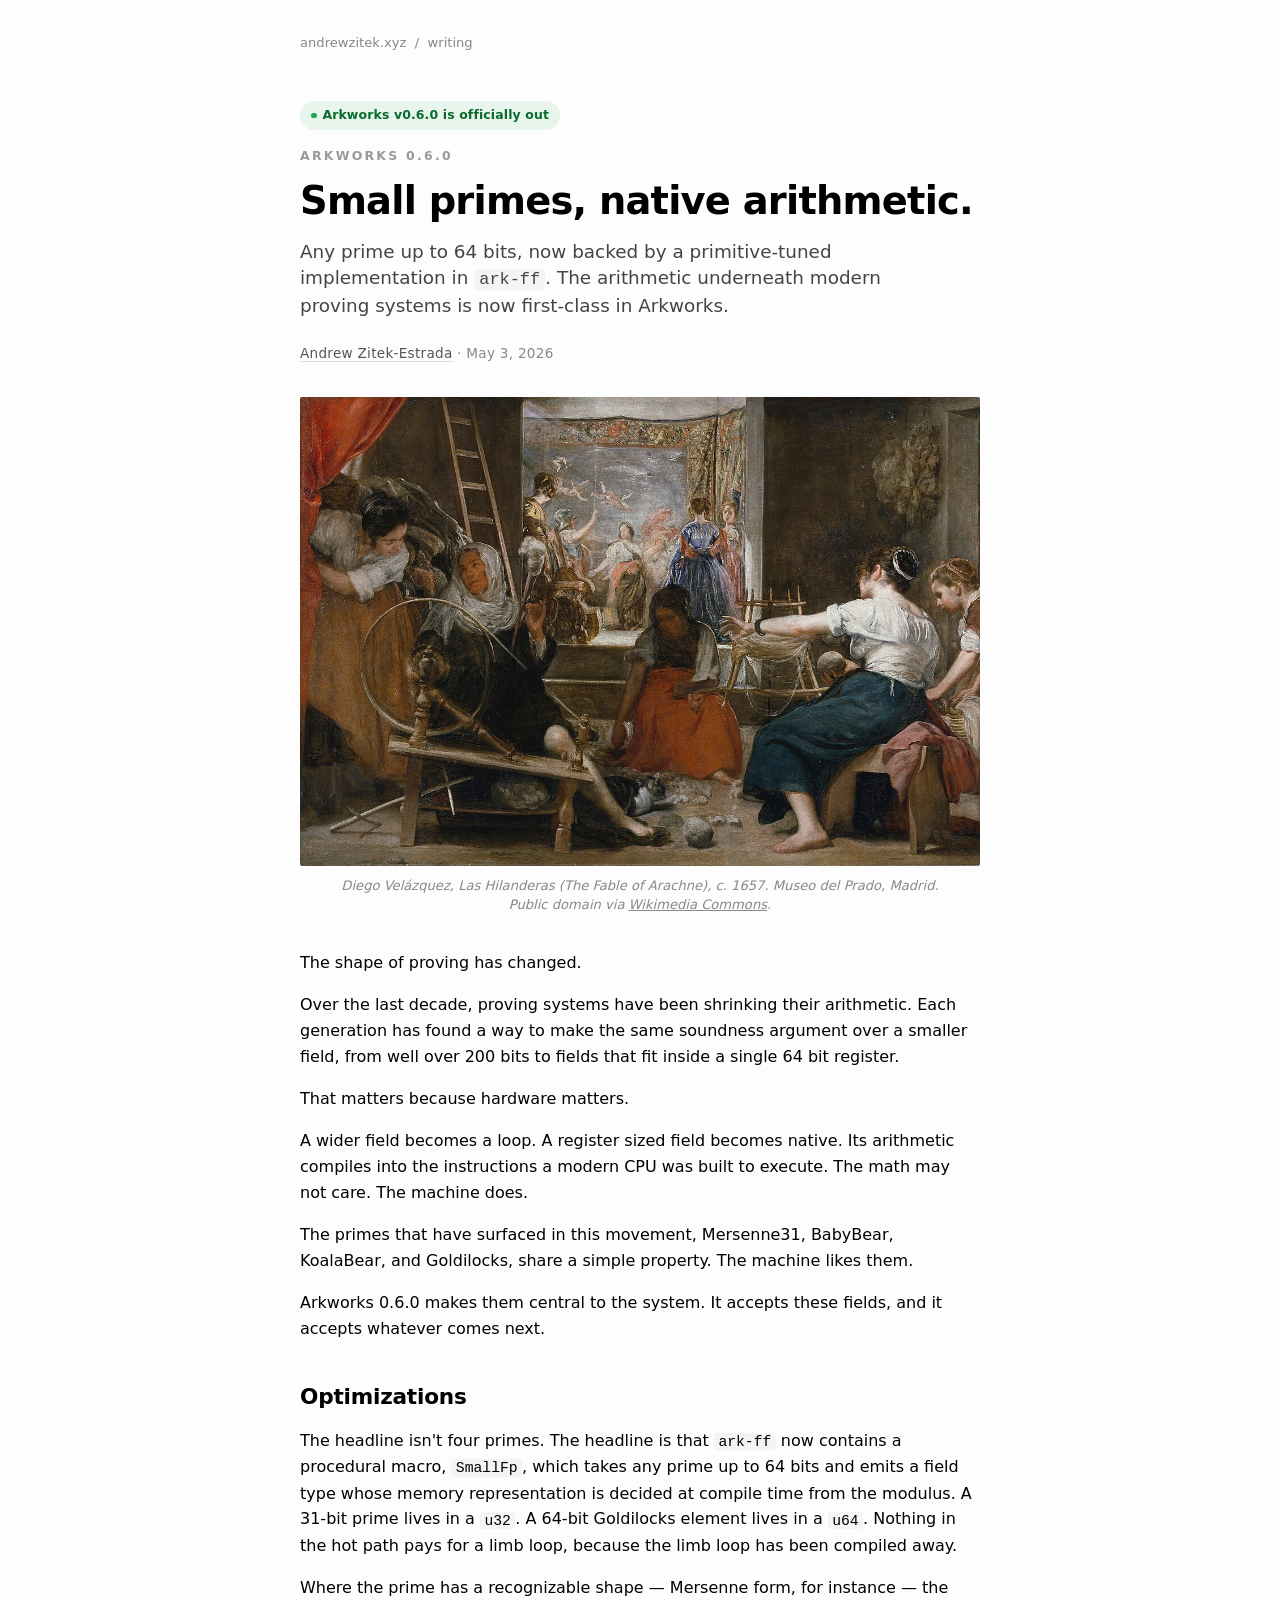
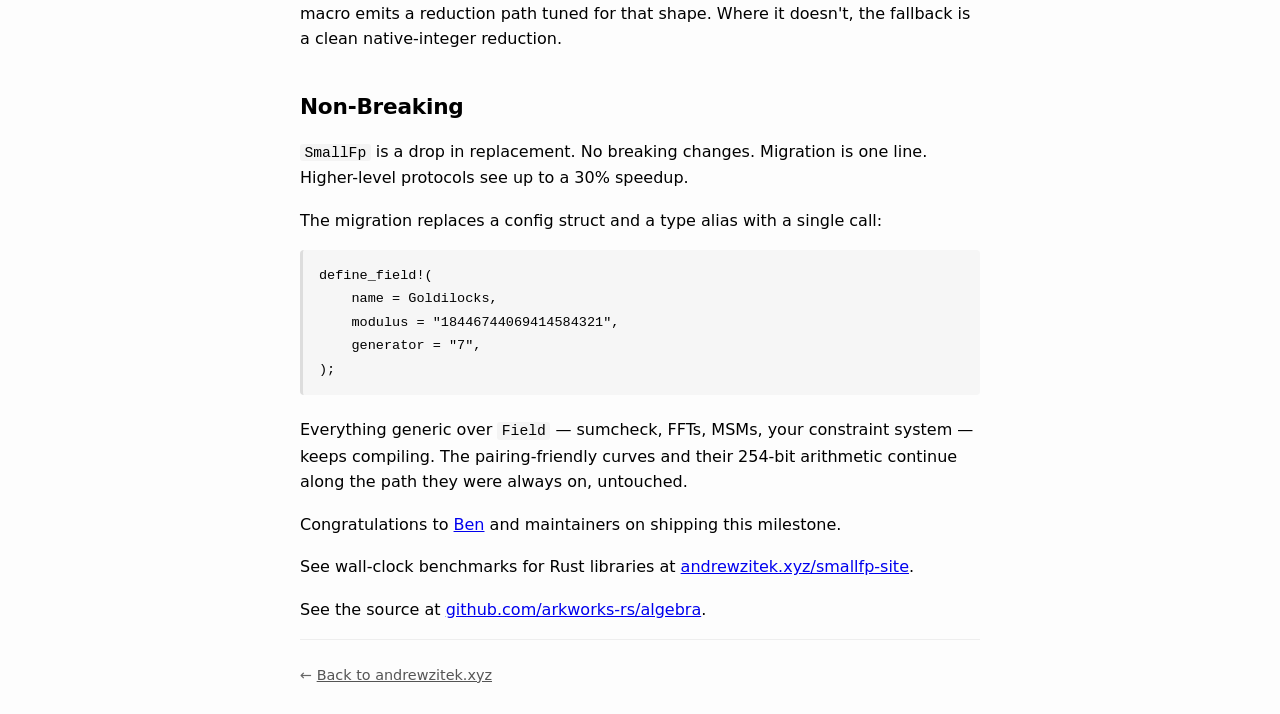
==== small-fields/index.html @ f50f8c3c "shorten blog link" ====
<!DOCTYPE html>
<html lang="en">
<head>
  <meta charset="UTF-8" />
  <meta name="viewport" content="width=device-width, initial-scale=1.0" />
  <title>Small primes, native arithmetic — arkworks 0.6.0</title>
  <meta name="description" content="arkworks 0.6.0 ships SmallFp: any prime up to 64 bits, now backed by a primitive-tuned implementation in ark-ff. The arithmetic underneath modern proving systems is now first-class in arkworks.">
  <link rel="canonical" href="https://andrewzitek.xyz/small-fields/">
  <link rel="stylesheet" href="../style.css" />
  <link rel="apple-touch-icon" sizes="180x180" href="/images/favicon/apple-touch-icon.png">
  <link rel="icon" type="image/png" sizes="32x32" href="/images/favicon/favicon-32x32.png">
  <link rel="icon" type="image/png" sizes="16x16" href="/images/favicon/favicon-16x16.png">
  <link rel="manifest" href="/site.webmanifest">
  <style>
    body { padding: 2rem 1.5rem; }
    article { max-width: 680px; margin: 0 auto; }
    article p, article ul, article ol { max-width: 680px; }
    article p { margin: 0 0 1.05rem; }

    .topbar {
      max-width: 680px;
      margin: 0 auto 3rem;
      font-size: 0.82em;
      color: #888;
    }
    .topbar a { color: #888; text-decoration: none; }
    .topbar a:hover { color: #000; text-decoration: underline; }

    .release-banner {
      display: inline-block;
      background: #e7f5ec;
      color: #0a6b2c;
      padding: 0.28rem 0.7rem;
      border-radius: 999px;
      font-size: 0.78em;
      font-weight: 600;
      letter-spacing: 0.01em;
      margin: 0 0 1rem;
      text-decoration: none;
      transition: background 0.15s ease;
    }
    .release-banner:hover {
      background: #d4ecdc;
      color: #0a6b2c;
    }
    .release-banner .dot {
      display: inline-block;
      width: 0.45em;
      height: 0.45em;
      background: #1aa84a;
      border-radius: 999px;
      margin-right: 0.45em;
      transform: translateY(-1px);
    }

    .kicker {
      font-size: 0.78em;
      letter-spacing: 0.18em;
      text-transform: uppercase;
      color: #999;
      margin: 0 0 0.9rem;
      font-weight: 600;
    }
    article h1 {
      font-size: 2.4rem;
      line-height: 1.1;
      letter-spacing: -0.02em;
      font-weight: 700;
      margin: 0 0 1rem;
      max-width: 680px;
    }
    .dek {
      font-size: 1.15rem;
      line-height: 1.45;
      color: #444;
      font-weight: 400;
      margin: 0 0 1.5rem;
      max-width: 640px;
    }
    .byline {
      font-size: 0.85em;
      color: #888;
      margin: 0 0 2rem;
      letter-spacing: 0.02em;
    }
    .byline a { color: #555; text-decoration: none; border-bottom: 1px solid #ddd; }
    .byline a:hover { color: #000; border-bottom-color: #000; }

    figure.hero { margin: 0.5rem 0 2.25rem; }
    figure.hero img {
      width: 100%;
      height: auto;
      display: block;
      border-radius: 2px;
    }
    figure.hero figcaption {
      font-size: 0.82em;
      color: #888;
      text-align: center;
      margin-top: 0.6rem;
      font-style: italic;
      line-height: 1.45;
    }
    figure.hero figcaption a { color: #888; text-decoration: underline; }

    article h2 {
      font-size: 1.35rem;
      letter-spacing: -0.01em;
      margin: 2.4rem 0 0.85rem;
      font-weight: 700;
    }

    article ul { margin: 0.25rem 0 1.1rem 1.5rem; }
    article li { margin-bottom: 0.4rem; }

    article pre, article code {
      font-family: ui-monospace, SFMono-Regular, Menlo, monospace;
      font-size: 0.92em;
    }
    article pre {
      background: #f6f6f6;
      padding: 0.85rem 1rem;
      overflow-x: auto;
      border-radius: 4px;
      border-left: 3px solid #ddd;
      margin: 1rem 0 1.4rem;
    }
    article code { background: #f4f4f4; padding: 0.05em 0.3em; border-radius: 3px; }
    article pre code { background: none; padding: 0; }

    .endmark {
      text-align: center;
      color: #bbb;
      letter-spacing: 0.4em;
      margin: 2.5rem 0 2rem;
      font-size: 0.9em;
    }

    .signoff {
      font-size: 0.95em;
      color: #444;
      margin-top: 1.5rem;
    }
    .signoff a { color: #444; }

    .article-footer {
      max-width: 680px;
      margin: 0 auto;
      padding-top: 1.5rem;
      border-top: 1px solid #eee;
      font-size: 0.9em;
      color: #666;
    }
    .article-footer a { color: #555; }
  </style>
</head>
<body>

<nav class="topbar"><a href="../index.html">andrewzitek.xyz</a> &nbsp;/&nbsp; writing</nav>

<article>
  <a class="release-banner" href="https://docs.rs/crate/ark-ff/0.6.0" target="_blank" rel="noopener noreferrer"><span class="dot"></span>Arkworks v0.6.0 is officially out</a>
  <p class="kicker">arkworks 0.6.0</p>
  <h1>Small primes, native arithmetic.</h1>
  <p class="dek">
    Any prime up to 64 bits, now backed by a primitive-tuned implementation in <code>ark-ff</code>.
    The arithmetic underneath modern proving systems is now first-class in Arkworks.
  </p>
  <p class="byline"><a href="../index.html">Andrew Zitek-Estrada</a> &middot; May 3, 2026</p>

  <figure class="hero">
    <a href="https://en.wikipedia.org/wiki/Las_Hilanderas" target="_blank" rel="noopener noreferrer">
      <img src="/images/las-hilanderas.jpg" alt="Las Hilanderas (The Fable of Arachne) by Diego Velázquez — a painting of women spinning thread in a tapestry workshop." />
    </a>
    <figcaption>
      Diego Velázquez, <em>Las Hilanderas (The Fable of Arachne)</em>, c.&nbsp;1657. Museo del Prado, Madrid.<br />
      Public domain via <a href="https://commons.wikimedia.org/wiki/File:Velazquez-las_hilanderas.jpg" target="_blank" rel="noopener noreferrer">Wikimedia Commons</a>.
    </figcaption>
  </figure>

  <p>
    The shape of proving has changed.
  </p>

  <p>
    Over the last decade, proving systems have been shrinking their arithmetic. Each generation has
    found a way to make the same soundness argument over a smaller field, from well over 200 bits to
    fields that fit inside a single 64 bit register.
  </p>

  <p>
    That matters because hardware matters.
  </p>

  <p>
    A wider field becomes a loop. A register sized field becomes native. Its arithmetic compiles into
    the instructions a modern CPU was built to execute. The math may not care. The machine does.
  </p>

  <p>
    The primes that have surfaced in this movement, Mersenne31, BabyBear, KoalaBear, and Goldilocks,
    share a simple property. The machine likes them.
  </p>

  <p>
    Arkworks 0.6.0 makes them central to the system. It accepts these fields, and it accepts whatever
    comes next.
  </p>

  <h2>Optimizations</h2>

  <p>
    The headline isn't four primes. The headline is that <code>ark-ff</code> now contains a procedural macro,
    <code>SmallFp</code>, which takes any prime up to 64 bits and emits a field type whose memory representation
    is decided at compile time from the modulus. A 31-bit prime lives in a <code>u32</code>. A 64-bit
    Goldilocks element lives in a <code>u64</code>. Nothing in the hot path pays for a limb loop, because the
    limb loop has been compiled away.
  </p>

  <p>
    Where the prime has a recognizable shape &mdash; Mersenne form, for instance &mdash; the macro emits a reduction
    path tuned for that shape. Where it doesn't, the fallback is a clean native-integer reduction.
  </p>

  <h2>Non-Breaking</h2>

  <p>
    <code>SmallFp</code> is a drop in replacement. No breaking changes. Migration is one line.
    Higher-level protocols see up to a 30% speedup.
  </p>

  <p>The migration replaces a config struct and a type alias with a single call:</p>

<pre><code>define_field!(
    name = Goldilocks,
    modulus = "18446744069414584321",
    generator = "7",
);</code></pre>

  <p>
    Everything generic over <code>Field</code> &mdash; sumcheck, FFTs, MSMs, your constraint system &mdash; keeps
    compiling. The pairing-friendly curves and their 254-bit arithmetic continue along the path they were always on,
    untouched.
  </p>

  <p>
    Congratulations to <a href="https://github.com/benbencik" target="_blank" rel="noopener noreferrer">Ben</a>
    and maintainers on shipping this milestone.
  </p>

  <p>
    See wall-clock benchmarks for Rust libraries at
    <a href="https://andrewzitek.xyz/smallfp-site/" target="_blank" rel="noopener noreferrer">andrewzitek.xyz/smallfp-site</a>.
  </p>

  <p>
    See the source at
    <a href="https://github.com/arkworks-rs/algebra" target="_blank" rel="noopener noreferrer">github.com/arkworks-rs/algebra</a>.
  </p>

</article>

<footer class="article-footer">
  <p>&larr; <a href="../index.html">Back to andrewzitek.xyz</a></p>
</footer>

</body>
</html>
---- style.css ----
/* Reset */
* {
    margin: 0;
    padding: 0;
    box-sizing: border-box;
  }
  
  /* Base styles */
  body {
    font-family: system-ui, sans-serif;
    line-height: 1.6;
    padding: 2rem;
    background-color: #fdfdfd;
    color: #000;
  }
  
  
  header, footer {
    margin-bottom: 2rem;
  }

  section {
    margin-top: 2rem;
    margin-bottom: 2rem;
  }
  
  nav a:hover {
    text-decoration: underline;
  }

  section ul {
    margin-left: 1.5rem;
    font-size: 0.95em;
  }
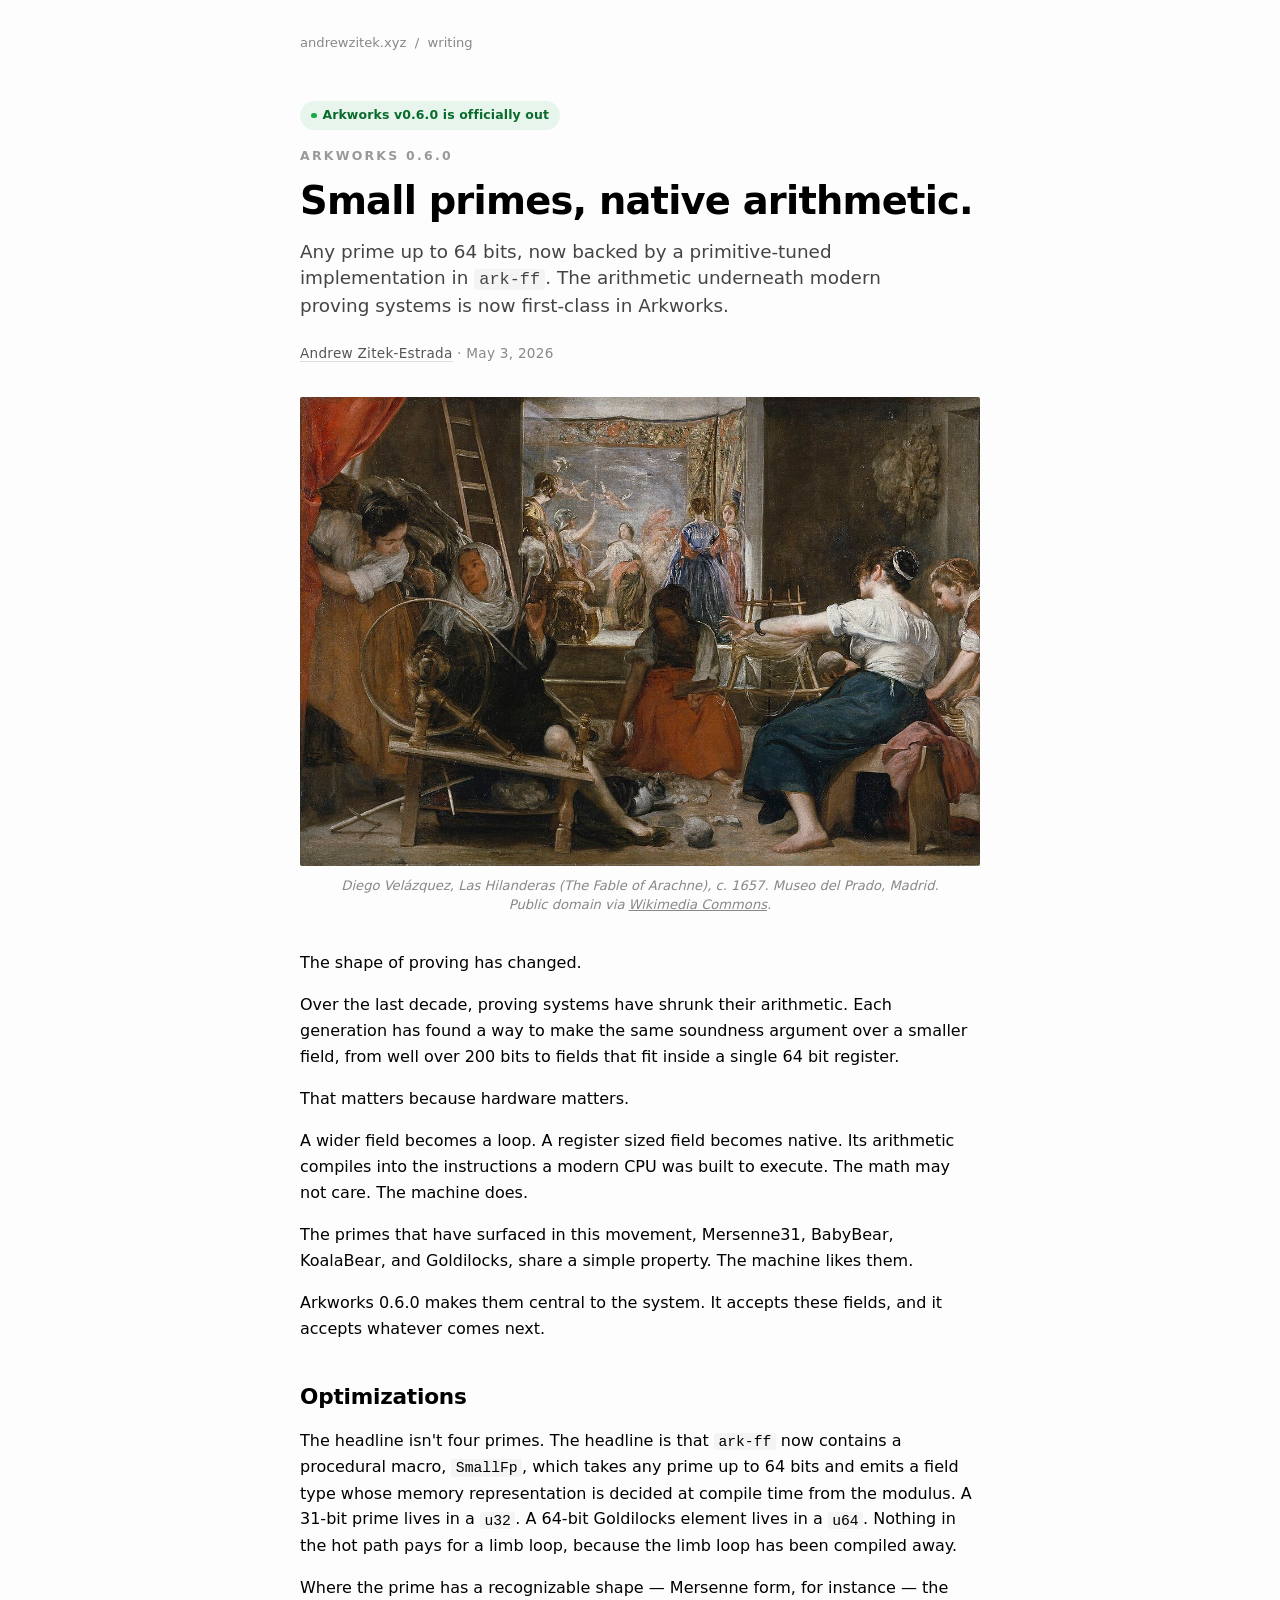
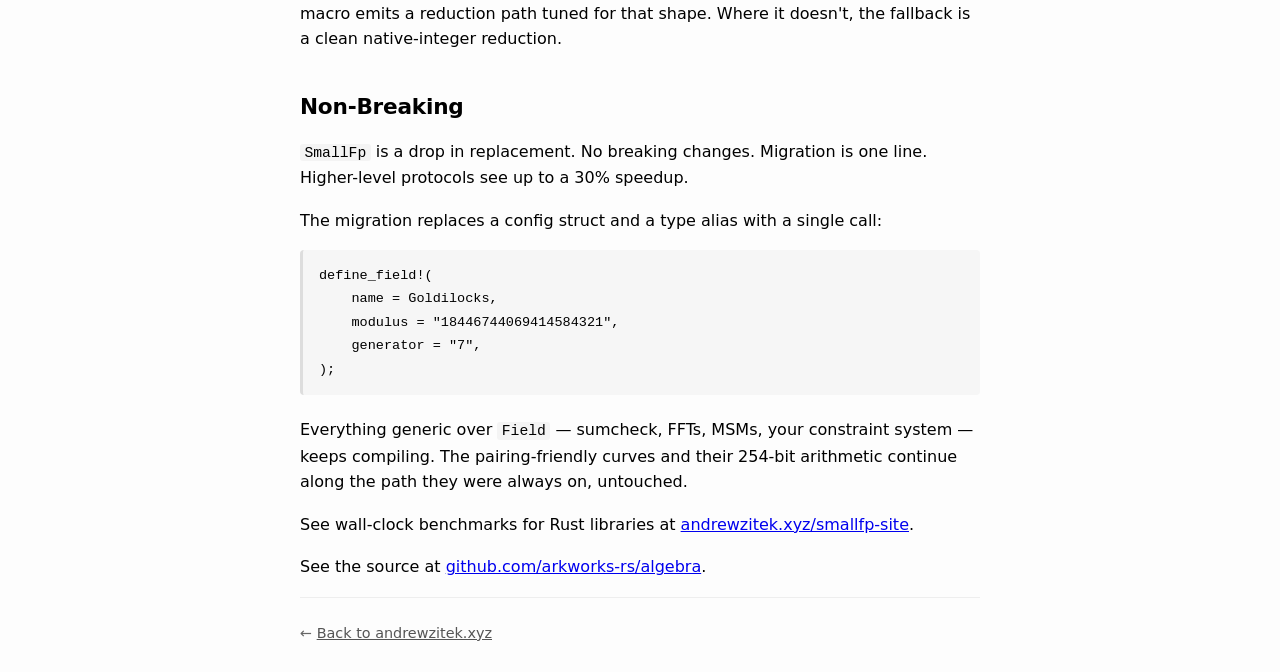
==== commit ec7debc0: "copy edits" ====
--- a/small-fields/index.html
+++ b/small-fields/index.html
@@ -6,6 +6,19 @@
   <title>Small primes, native arithmetic — arkworks 0.6.0</title>
   <meta name="description" content="arkworks 0.6.0 ships SmallFp: any prime up to 64 bits, now backed by a primitive-tuned implementation in ark-ff. The arithmetic underneath modern proving systems is now first-class in arkworks.">
   <link rel="canonical" href="https://andrewzitek.xyz/small-fields/">
+
+  <meta property="og:type" content="article">
+  <meta property="og:title" content="Small primes, native arithmetic — arkworks 0.6.0">
+  <meta property="og:description" content="Any prime up to 64 bits, now backed by a primitive-tuned implementation in ark-ff. The arithmetic underneath modern proving systems is now first-class in arkworks.">
+  <meta property="og:url" content="https://andrewzitek.xyz/small-fields/">
+  <meta property="og:image" content="https://andrewzitek.xyz/images/las-hilanderas.jpg">
+  <meta property="og:image:alt" content="Las Hilanderas (The Fable of Arachne) by Diego Velázquez.">
+  <meta property="og:site_name" content="Andrew Zitek-Estrada">
+  <meta name="twitter:card" content="summary_large_image">
+  <meta name="twitter:title" content="Small primes, native arithmetic — arkworks 0.6.0">
+  <meta name="twitter:description" content="Any prime up to 64 bits, now backed by a primitive-tuned implementation in ark-ff.">
+  <meta name="twitter:image" content="https://andrewzitek.xyz/images/las-hilanderas.jpg">
+
   <link rel="stylesheet" href="../style.css" />
   <link rel="apple-touch-icon" sizes="180x180" href="/images/favicon/apple-touch-icon.png">
   <link rel="icon" type="image/png" sizes="32x32" href="/images/favicon/favicon-32x32.png">
@@ -183,7 +196,7 @@
   </p>
 
   <p>
-    Over the last decade, proving systems have been shrinking their arithmetic. Each generation has
+    Over the last decade, proving systems have shrunk their arithmetic. Each generation has
     found a way to make the same soundness argument over a smaller field, from well over 200 bits to
     fields that fit inside a single 64 bit register.
   </p>
@@ -244,11 +257,6 @@
   </p>
 
   <p>
-    Congratulations to <a href="https://github.com/benbencik" target="_blank" rel="noopener noreferrer">Ben</a>
-    and maintainers on shipping this milestone.
-  </p>
-
-  <p>
     See wall-clock benchmarks for Rust libraries at
     <a href="https://andrewzitek.xyz/smallfp-site/" target="_blank" rel="noopener noreferrer">andrewzitek.xyz/smallfp-site</a>.
   </p>
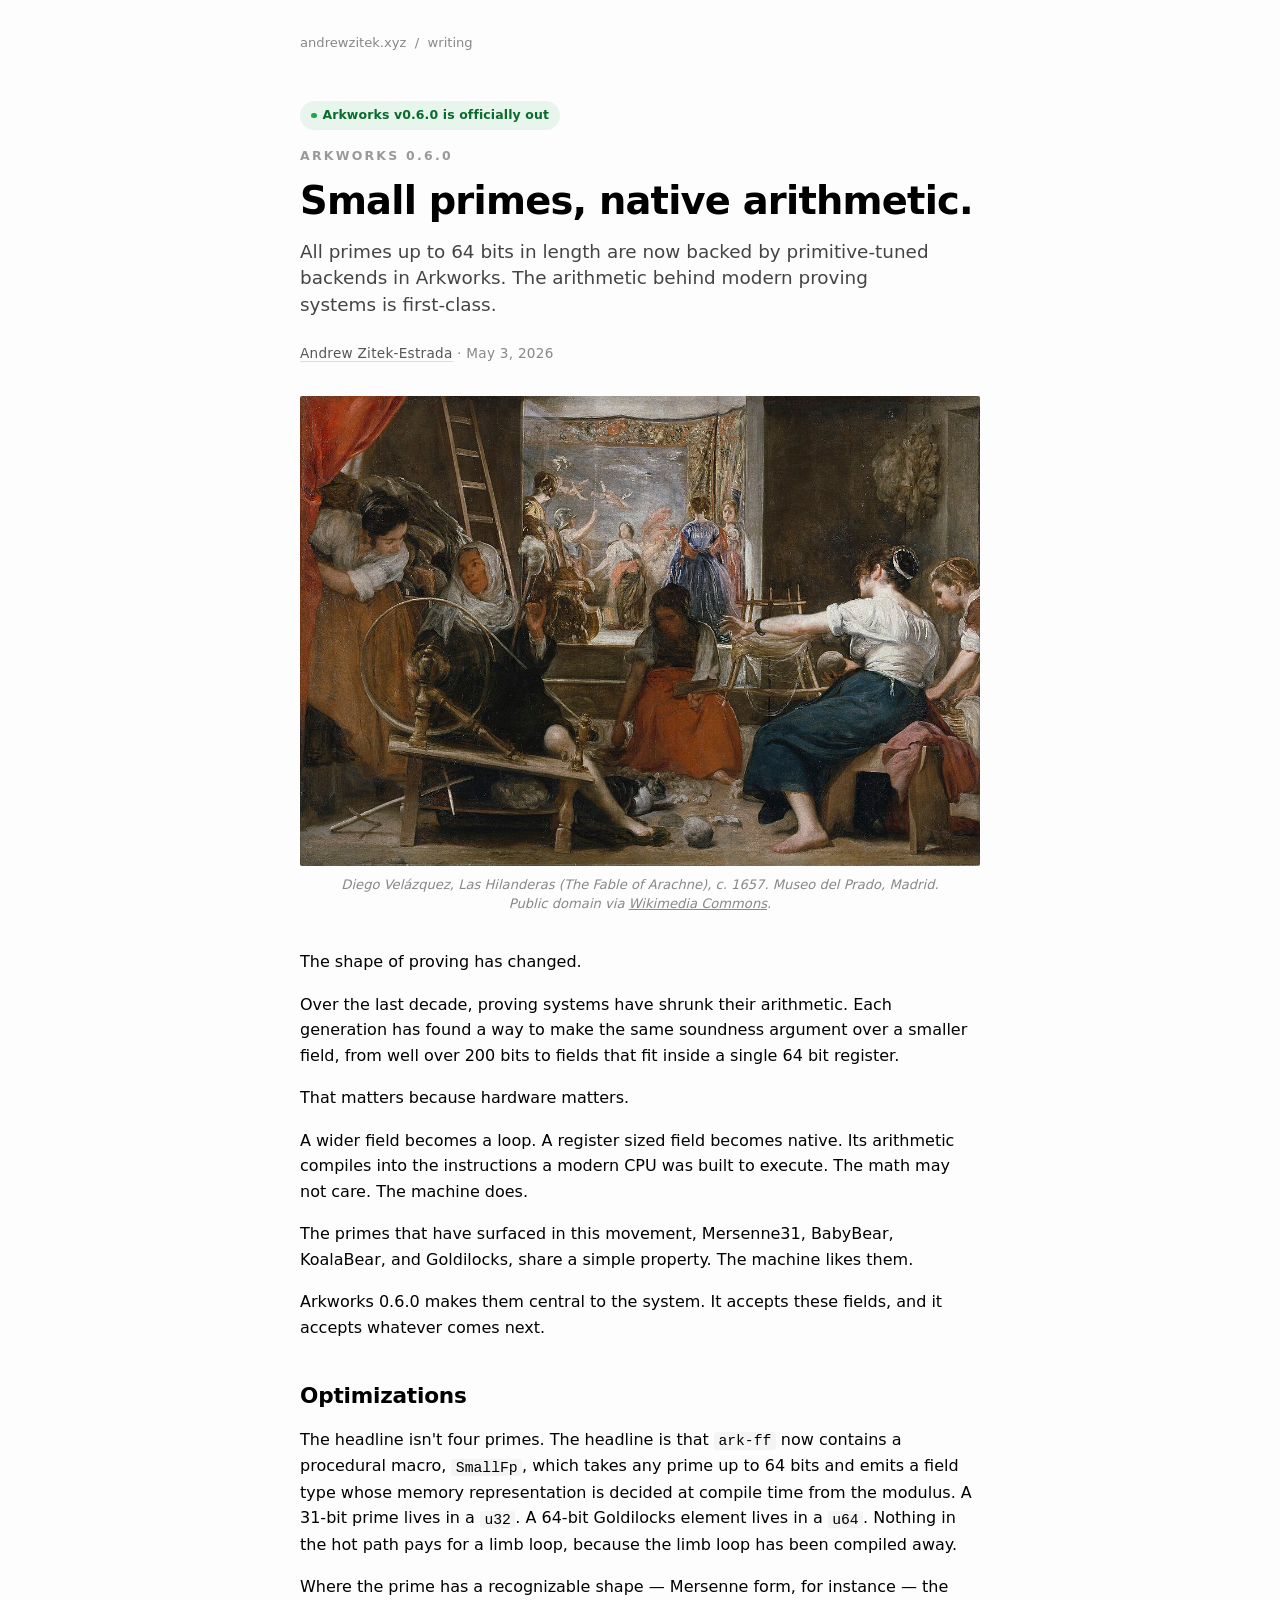
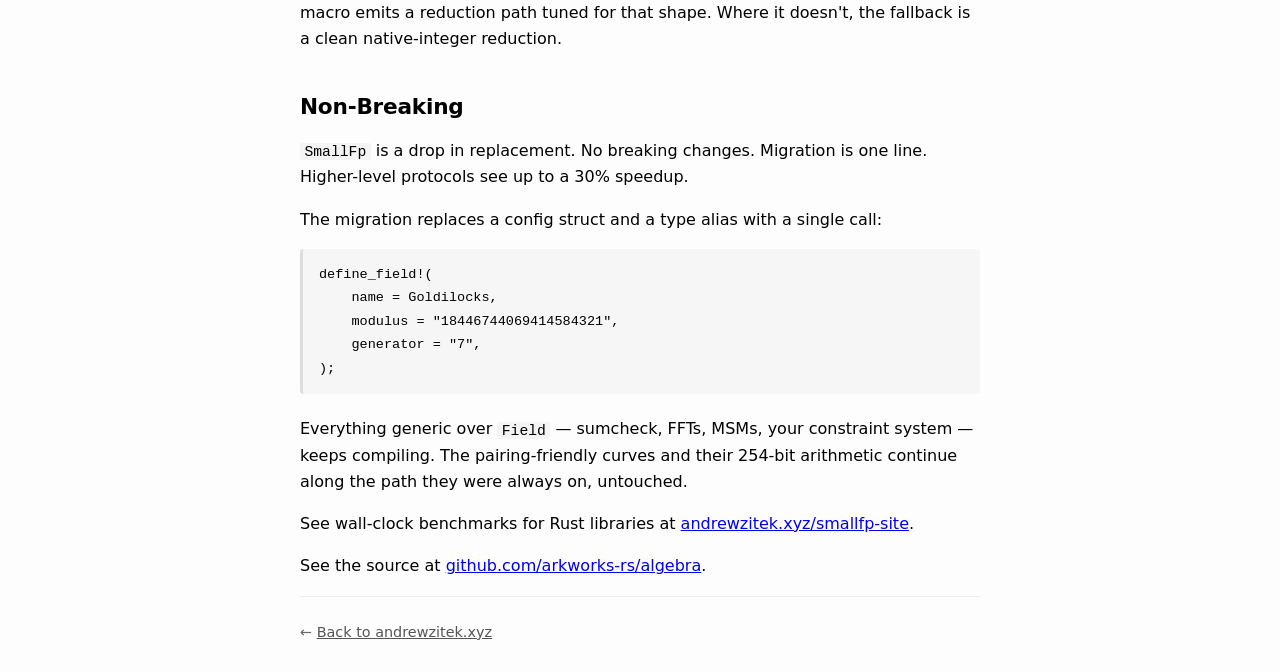
==== commit 9eb98bf5: "improve copy" ====
--- a/small-fields/index.html
+++ b/small-fields/index.html
@@ -4,20 +4,22 @@
   <meta charset="UTF-8" />
   <meta name="viewport" content="width=device-width, initial-scale=1.0" />
   <title>Small primes, native arithmetic — arkworks 0.6.0</title>
-  <meta name="description" content="arkworks 0.6.0 ships SmallFp: any prime up to 64 bits, now backed by a primitive-tuned implementation in ark-ff. The arithmetic underneath modern proving systems is now first-class in arkworks.">
+  <meta name="description" content="All primes up to 64 bits in length are now backed by primitive-tuned backends in Arkworks. The arithmetic behind modern proving systems is now first-class.">
   <link rel="canonical" href="https://andrewzitek.xyz/small-fields/">
 
   <meta property="og:type" content="article">
   <meta property="og:title" content="Small primes, native arithmetic — arkworks 0.6.0">
-  <meta property="og:description" content="Any prime up to 64 bits, now backed by a primitive-tuned implementation in ark-ff. The arithmetic underneath modern proving systems is now first-class in arkworks.">
+  <meta property="og:description" content="All primes up to 64 bits in length are now backed by primitive-tuned backends in Arkworks. The arithmetic behind modern proving systems is now first-class.">
   <meta property="og:url" content="https://andrewzitek.xyz/small-fields/">
-  <meta property="og:image" content="https://andrewzitek.xyz/images/las-hilanderas.jpg">
+  <meta property="og:image" content="https://andrewzitek.xyz/images/las-hilanderas-og.jpg">
+  <meta property="og:image:width" content="1200">
+  <meta property="og:image:height" content="630">
   <meta property="og:image:alt" content="Las Hilanderas (The Fable of Arachne) by Diego Velázquez.">
   <meta property="og:site_name" content="Andrew Zitek-Estrada">
   <meta name="twitter:card" content="summary_large_image">
   <meta name="twitter:title" content="Small primes, native arithmetic — arkworks 0.6.0">
-  <meta name="twitter:description" content="Any prime up to 64 bits, now backed by a primitive-tuned implementation in ark-ff.">
-  <meta name="twitter:image" content="https://andrewzitek.xyz/images/las-hilanderas.jpg">
+  <meta name="twitter:description" content="All primes up to 64 bits in length are now backed by primitive-tuned backends in Arkworks.">
+  <meta name="twitter:image" content="https://andrewzitek.xyz/images/las-hilanderas-og.jpg">
 
   <link rel="stylesheet" href="../style.css" />
   <link rel="apple-touch-icon" sizes="180x180" href="/images/favicon/apple-touch-icon.png">
@@ -176,8 +178,8 @@
   <p class="kicker">arkworks 0.6.0</p>
   <h1>Small primes, native arithmetic.</h1>
   <p class="dek">
-    Any prime up to 64 bits, now backed by a primitive-tuned implementation in <code>ark-ff</code>.
-    The arithmetic underneath modern proving systems is now first-class in Arkworks.
+    All primes up to 64 bits in length are now backed by primitive-tuned backends in Arkworks.
+    The arithmetic behind modern proving systems is first-class.
   </p>
   <p class="byline"><a href="../index.html">Andrew Zitek-Estrada</a> &middot; May 3, 2026</p>
 
